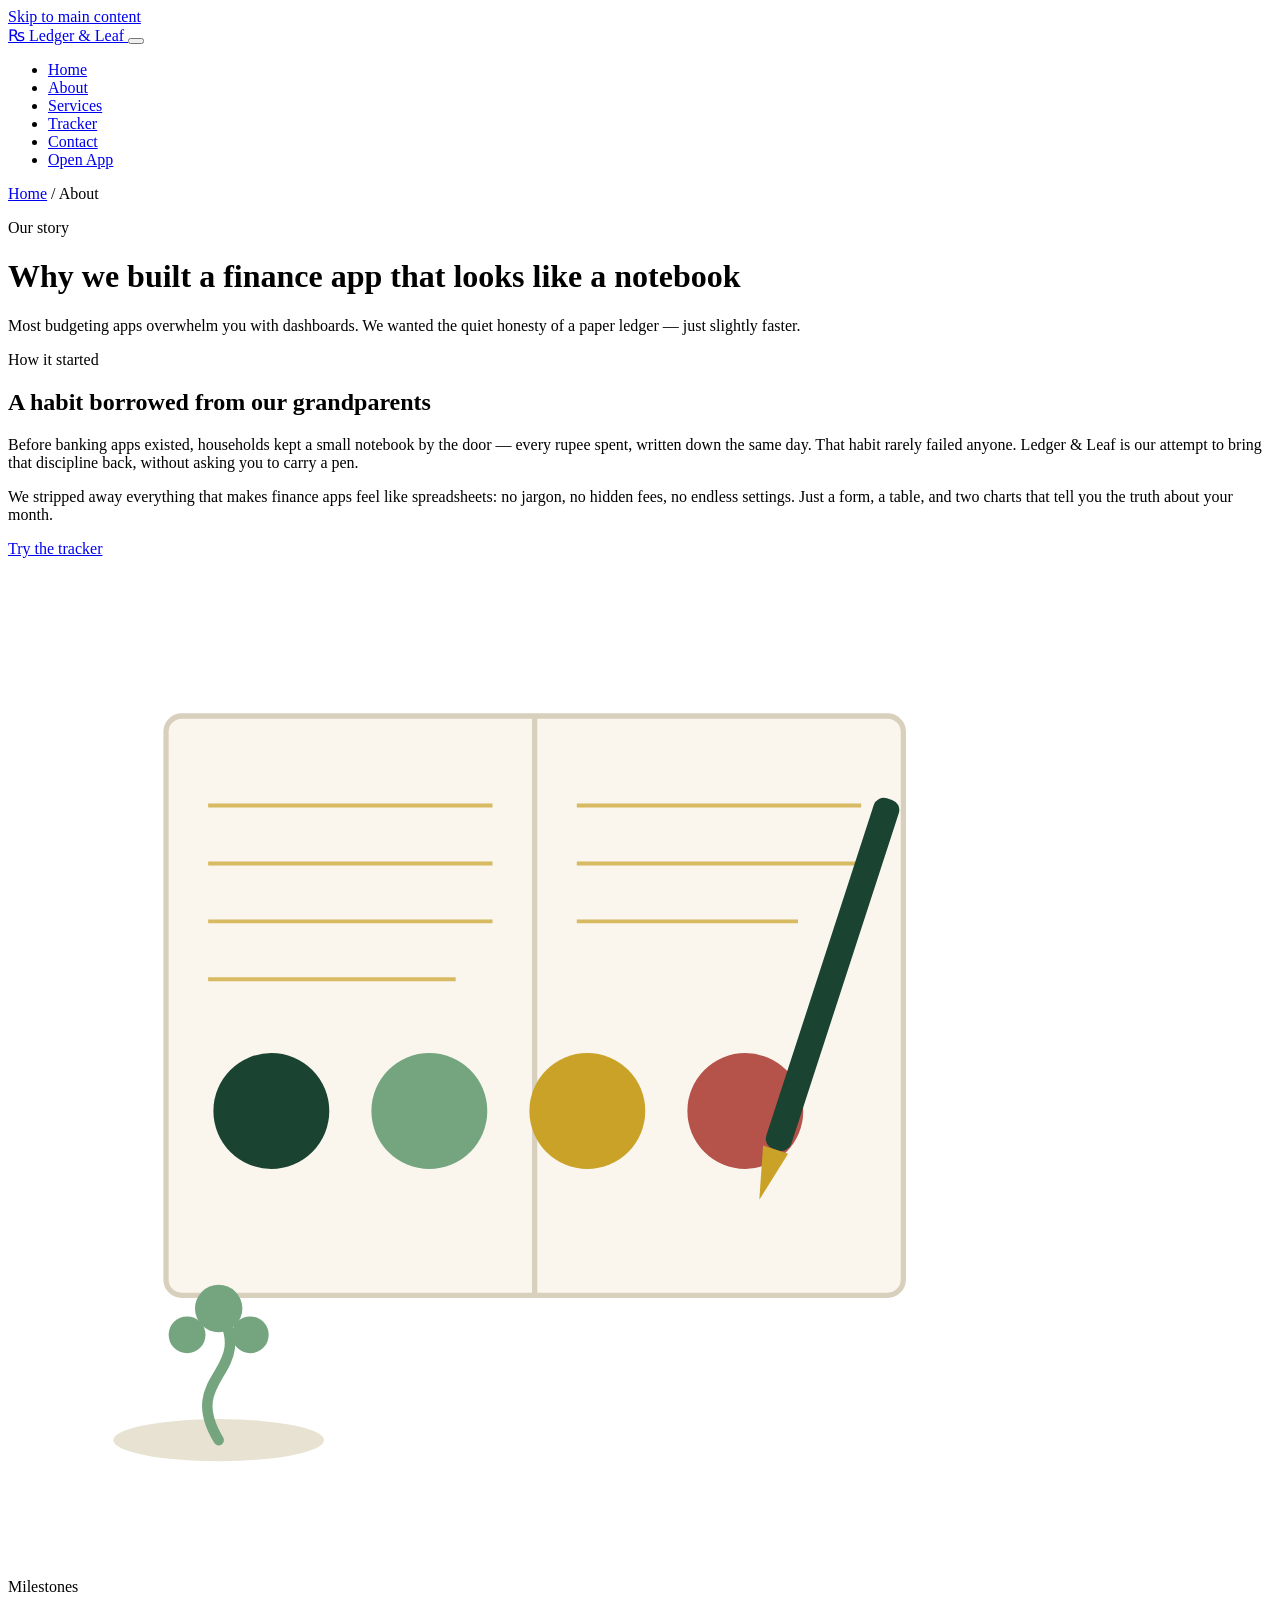
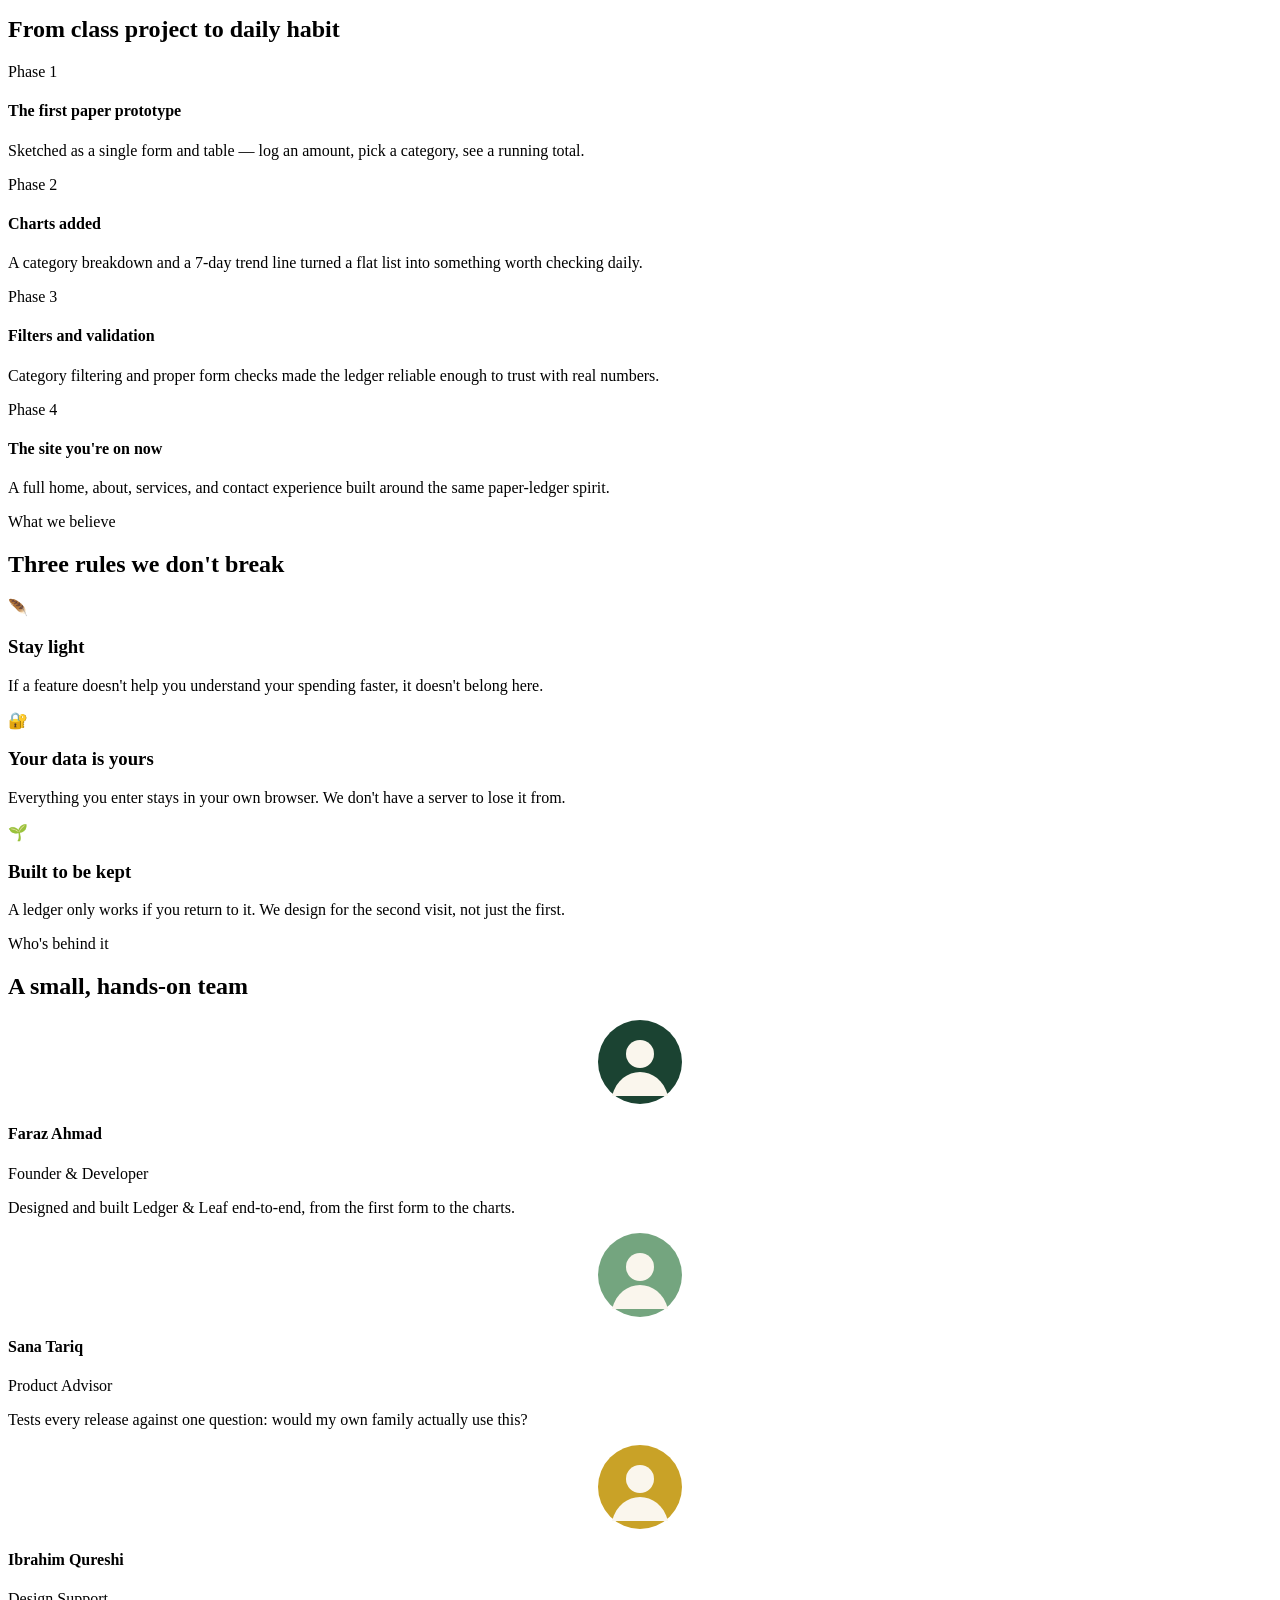
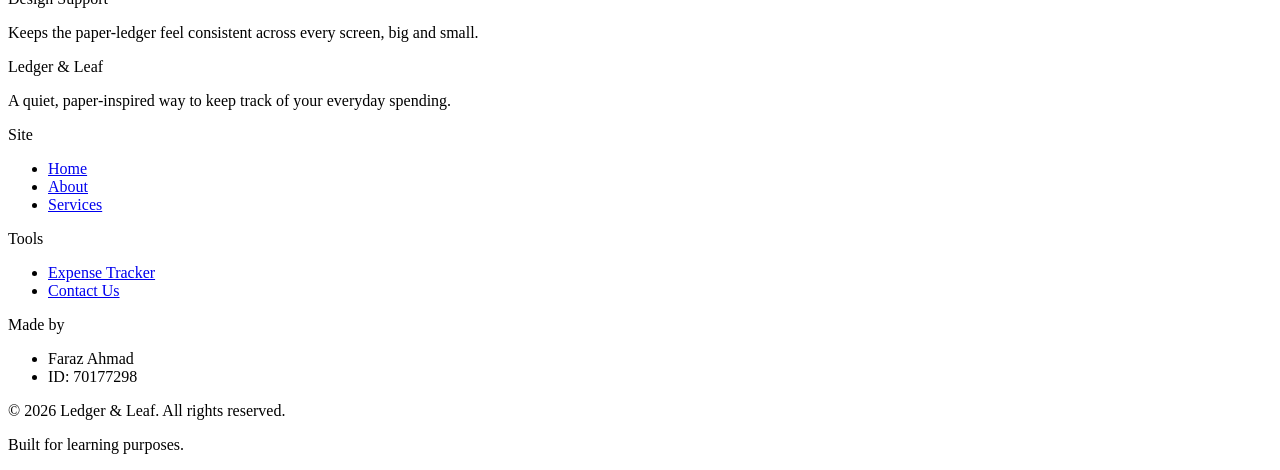
==== pages/about.html @ 86880087 "about page add" ====
<!DOCTYPE html>
<html lang="en">
<head>
    <meta charset="UTF-8">
    <meta name="viewport" content="width=device-width, initial-scale=1.0">
    <title>About — Ledger & Leaf</title>
    <meta name="description" content="Learn the story behind Ledger & Leaf, why it was built around paper-ledger habits, and the values that guide it.">
    <link rel="stylesheet" href="../css/base.css">
    <link rel="stylesheet" href="../css/pages.css">
</head>
<body data-page="about">
    <a href="#main" class="skip-link">Skip to main content</a>

    <!-- ===================== NAVIGATION ===================== -->
    <header class="site-header">
        <nav class="nav" aria-label="Main navigation">
            <a href="../index.html" class="brand">
                <span class="brand__mark" aria-hidden="true">₨</span>
                Ledger &amp; Leaf
            </a>
            <button class="nav__toggle" aria-label="Toggle navigation menu" aria-expanded="false">
                <span></span><span></span><span></span>
            </button>
            <ul class="nav__links">
                <li><a href="../index.html" data-page="home">Home</a></li>
                <li><a href="about.html" data-page="about">About</a></li>
                <li><a href="services.html" data-page="services">Services</a></li>
                <li><a href="tracker.html" data-page="tracker">Tracker</a></li>
                <li><a href="contact.html" data-page="contact">Contact</a></li>
                <li><a href="tracker.html" class="nav__cta">Open App</a></li>
            </ul>
        </nav>
    </header>

    <main id="main">
        <!-- ===================== PAGE HEADER ===================== -->
        <header class="page-header">
            <div class="wrap">
                <p class="breadcrumb"><a href="../index.html">Home</a> / About</p>
                <p class="eyebrow">Our story</p>
                <h1>Why we built a finance app that looks like a notebook</h1>
                <p>Most budgeting apps overwhelm you with dashboards. We wanted the quiet honesty of a paper ledger — just slightly faster.</p>
            </div>
        </header>

        <!-- ===================== STORY + IMAGE ===================== -->
        <section class="section">
            <div class="wrap about-grid">
                <div>
                    <p class="eyebrow">How it started</p>
                    <h2>A habit borrowed from our grandparents</h2>
                    <p class="mt-sm" style="color: var(--ink-soft);">Before banking apps existed, households kept a small notebook by the door — every rupee spent, written down the same day. That habit rarely failed anyone. Ledger &amp; Leaf is our attempt to bring that discipline back, without asking you to carry a pen.</p>
                    <p class="mt-sm" style="color: var(--ink-soft);">We stripped away everything that makes finance apps feel like spreadsheets: no jargon, no hidden fees, no endless settings. Just a form, a table, and two charts that tell you the truth about your month.</p>
                    <a href="tracker.html" class="btn btn--primary mt-md">Try the tracker</a>
                </div>
                <div>
                    <svg viewBox="0 0 480 380" role="img" aria-label="Illustration of an open ledger book with a pen and a small plant beside it" style="width:100%; height:auto; background:var(--paper-card); border-radius:14px; border:1px solid var(--line);">
                        <rect x="0" y="0" width="480" height="380" fill="#FFFFFF"/>
                        <g transform="translate(60,60)">
                            <rect x="0" y="0" width="280" height="220" rx="6" fill="#FAF6ED" stroke="#D8D0BD" stroke-width="2"/>
                            <line x1="140" y1="0" x2="140" y2="220" stroke="#D8D0BD" stroke-width="2"/>
                            <g stroke="#C9A227" stroke-width="1.5" opacity="0.7">
                                <line x1="16" y1="34" x2="124" y2="34"/>
                                <line x1="16" y1="56" x2="124" y2="56"/>
                                <line x1="16" y1="78" x2="124" y2="78"/>
                                <line x1="16" y1="100" x2="110" y2="100"/>
                                <line x1="156" y1="34" x2="264" y2="34"/>
                                <line x1="156" y1="56" x2="264" y2="56"/>
                                <line x1="156" y1="78" x2="240" y2="78"/>
                            </g>
                            <circle cx="40" cy="150" r="22" fill="#1B4332"/>
                            <circle cx="100" cy="150" r="22" fill="#74A57F"/>
                            <circle cx="160" cy="150" r="22" fill="#C9A227"/>
                            <circle cx="220" cy="150" r="22" fill="#B5524A"/>
                        </g>
                        <g transform="translate(330,90) rotate(18)">
                            <rect x="0" y="0" width="10" height="140" rx="4" fill="#1B4332"/>
                            <polygon points="0,140 10,140 5,160" fill="#C9A227"/>
                        </g>
                        <g transform="translate(60,300)">
                            <ellipse cx="20" cy="35" rx="40" ry="8" fill="#E8E2D2"/>
                            <path d="M20 35 C 5 10, 35 10, 20 -15" stroke="#74A57F" stroke-width="4" fill="none" stroke-linecap="round"/>
                            <circle cx="20" cy="-15" r="9" fill="#74A57F"/>
                            <circle cx="8" cy="-5" r="7" fill="#74A57F"/>
                            <circle cx="32" cy="-5" r="7" fill="#74A57F"/>
                        </g>
                    </svg>
                </div>
            </div>
        </section>

        <!-- ===================== TIMELINE ===================== -->
        <section class="section section--tight" style="background: var(--paper-card); border-top: 1px solid var(--line); border-bottom: 1px solid var(--line);">
            <div class="wrap">
                <div class="section-head">
                    <p class="eyebrow">Milestones</p>
                    <h2>From class project to daily habit</h2>
                </div>
                <div class="timeline">
                    <div class="timeline__item">
                        <span class="timeline__date">Phase 1</span>
                        <h4>The first paper prototype</h4>
                        <p>Sketched as a single form and table — log an amount, pick a category, see a running total.</p>
                    </div>
                    <div class="timeline__item">
                        <span class="timeline__date">Phase 2</span>
                        <h4>Charts added</h4>
                        <p>A category breakdown and a 7-day trend line turned a flat list into something worth checking daily.</p>
                    </div>
                    <div class="timeline__item">
                        <span class="timeline__date">Phase 3</span>
                        <h4>Filters and validation</h4>
                        <p>Category filtering and proper form checks made the ledger reliable enough to trust with real numbers.</p>
                    </div>
                    <div class="timeline__item">
                        <span class="timeline__date">Phase 4</span>
                        <h4>The site you're on now</h4>
                        <p>A full home, about, services, and contact experience built around the same paper-ledger spirit.</p>
                    </div>
                </div>
            </div>
        </section>

        <!-- ===================== VALUES ===================== -->
        <section class="section">
            <div class="wrap">
                <div class="section-head">
                    <p class="eyebrow">What we believe</p>
                    <h2>Three rules we don't break</h2>
                </div>
                <div class="value-grid">
                    <article class="card">
                        <div class="feature-card__icon" aria-hidden="true">🪶</div>
                        <h3 class="card__title">Stay light</h3>
                        <p>If a feature doesn't help you understand your spending faster, it doesn't belong here.</p>
                    </article>
                    <article class="card">
                        <div class="feature-card__icon" aria-hidden="true">🔐</div>
                        <h3 class="card__title">Your data is yours</h3>
                        <p>Everything you enter stays in your own browser. We don't have a server to lose it from.</p>
                    </article>
                    <article class="card">
                        <div class="feature-card__icon" aria-hidden="true">🌱</div>
                        <h3 class="card__title">Built to be kept</h3>
                        <p>A ledger only works if you return to it. We design for the second visit, not just the first.</p>
                    </article>
                </div>
            </div>
        </section>

        <!-- ===================== TEAM ===================== -->
        <section class="section section--tight">
            <div class="wrap">
                <div class="section-head">
                    <p class="eyebrow">Who's behind it</p>
                    <h2>A small, hands-on team</h2>
                </div>
                <div class="team-grid">
                    <article class="card team-card">
                        <svg width="84" height="84" viewBox="0 0 84 84" style="margin:0 auto 14px; display:block;"><circle cx="42" cy="42" r="42" fill="#1B4332"/><circle cx="42" cy="34" r="14" fill="#FAF6ED"/><path d="M14 76c4-16 16-24 28-24s24 8 28 24" fill="#FAF6ED"/></svg>
                        <h4>Faraz Ahmad</h4>
                        <span>Founder &amp; Developer</span>
                        <p>Designed and built Ledger &amp; Leaf end-to-end, from the first form to the charts.</p>
                    </article>
                    <article class="card team-card">
                        <svg width="84" height="84" viewBox="0 0 84 84" style="margin:0 auto 14px; display:block;"><circle cx="42" cy="42" r="42" fill="#74A57F"/><circle cx="42" cy="34" r="14" fill="#FAF6ED"/><path d="M14 76c4-16 16-24 28-24s24 8 28 24" fill="#FAF6ED"/></svg>
                        <h4>Sana Tariq</h4>
                        <span>Product Advisor</span>
                        <p>Tests every release against one question: would my own family actually use this?</p>
                    </article>
                    <article class="card team-card">
                        <svg width="84" height="84" viewBox="0 0 84 84" style="margin:0 auto 14px; display:block;"><circle cx="42" cy="42" r="42" fill="#C9A227"/><circle cx="42" cy="34" r="14" fill="#FAF6ED"/><path d="M14 76c4-16 16-24 28-24s24 8 28 24" fill="#FAF6ED"/></svg>
                        <h4>Ibrahim Qureshi</h4>
                        <span>Design Support</span>
                        <p>Keeps the paper-ledger feel consistent across every screen, big and small.</p>
                    </article>
                </div>
            </div>
        </section>
    </main>

    <!-- ===================== FOOTER ===================== -->
    <footer class="site-footer">
        <div class="footer-top">
            <div>
                <p class="footer-brand">Ledger &amp; Leaf</p>
                <p class="footer-tag">A quiet, paper-inspired way to keep track of your everyday spending.</p>
            </div>
            <div>
                <p class="footer-heading">Site</p>
                <ul class="footer-links">
                    <li><a href="../index.html">Home</a></li>
                    <li><a href="about.html">About</a></li>
                    <li><a href="services.html">Services</a></li>
                </ul>
            </div>
            <div>
                <p class="footer-heading">Tools</p>
                <ul class="footer-links">
                    <li><a href="tracker.html">Expense Tracker</a></li>
                    <li><a href="contact.html">Contact Us</a></li>
                </ul>
            </div>
            <div>
                <p class="footer-heading">Made by</p>
                <ul class="footer-links">
                    <li>Faraz Ahmad</li>
                    <li>ID: 70177298</li>
                </ul>
            </div>
        </div>
        <div class="footer-bottom">
            <p>&copy; <span id="footerYear">2026</span> Ledger &amp; Leaf. All rights reserved.</p>
            <p>Built for learning purposes.</p>
        </div>
    </footer>

    <script src="../js/shared.js"></script>
</body>
</html>
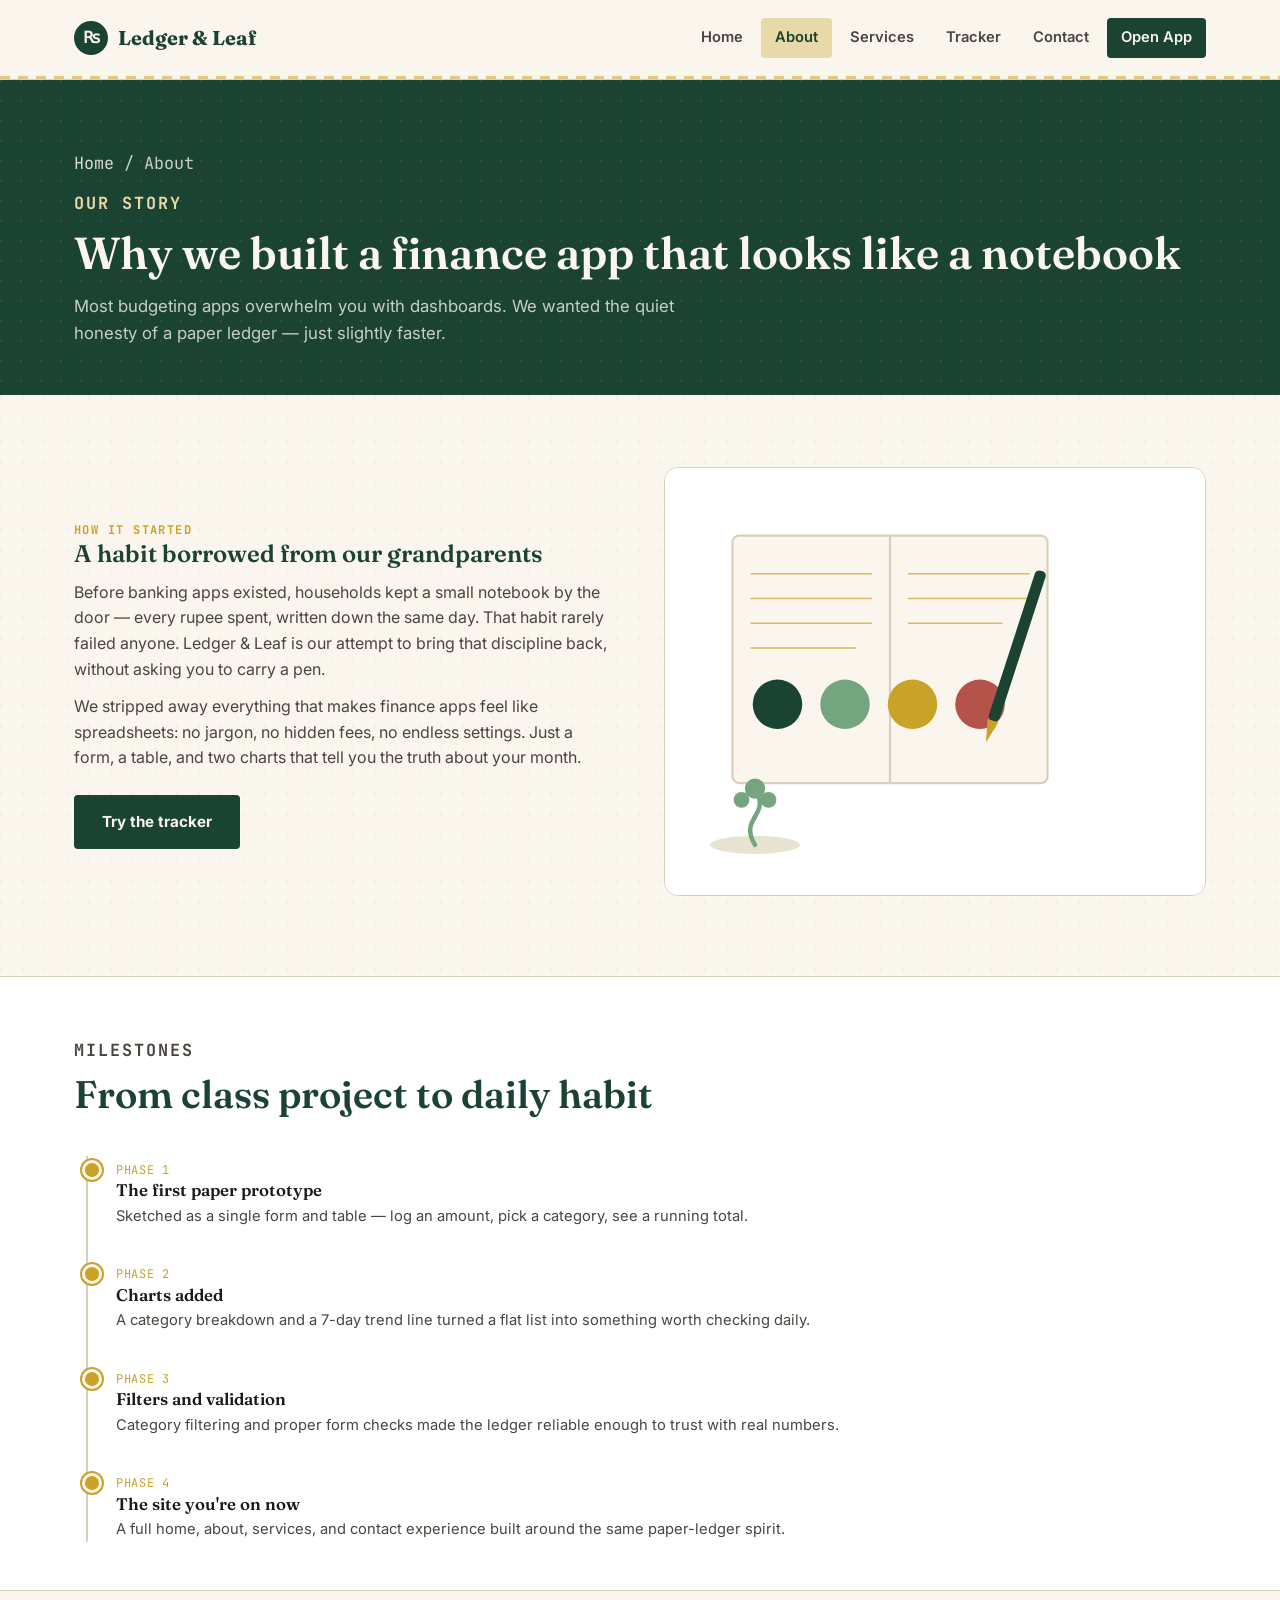
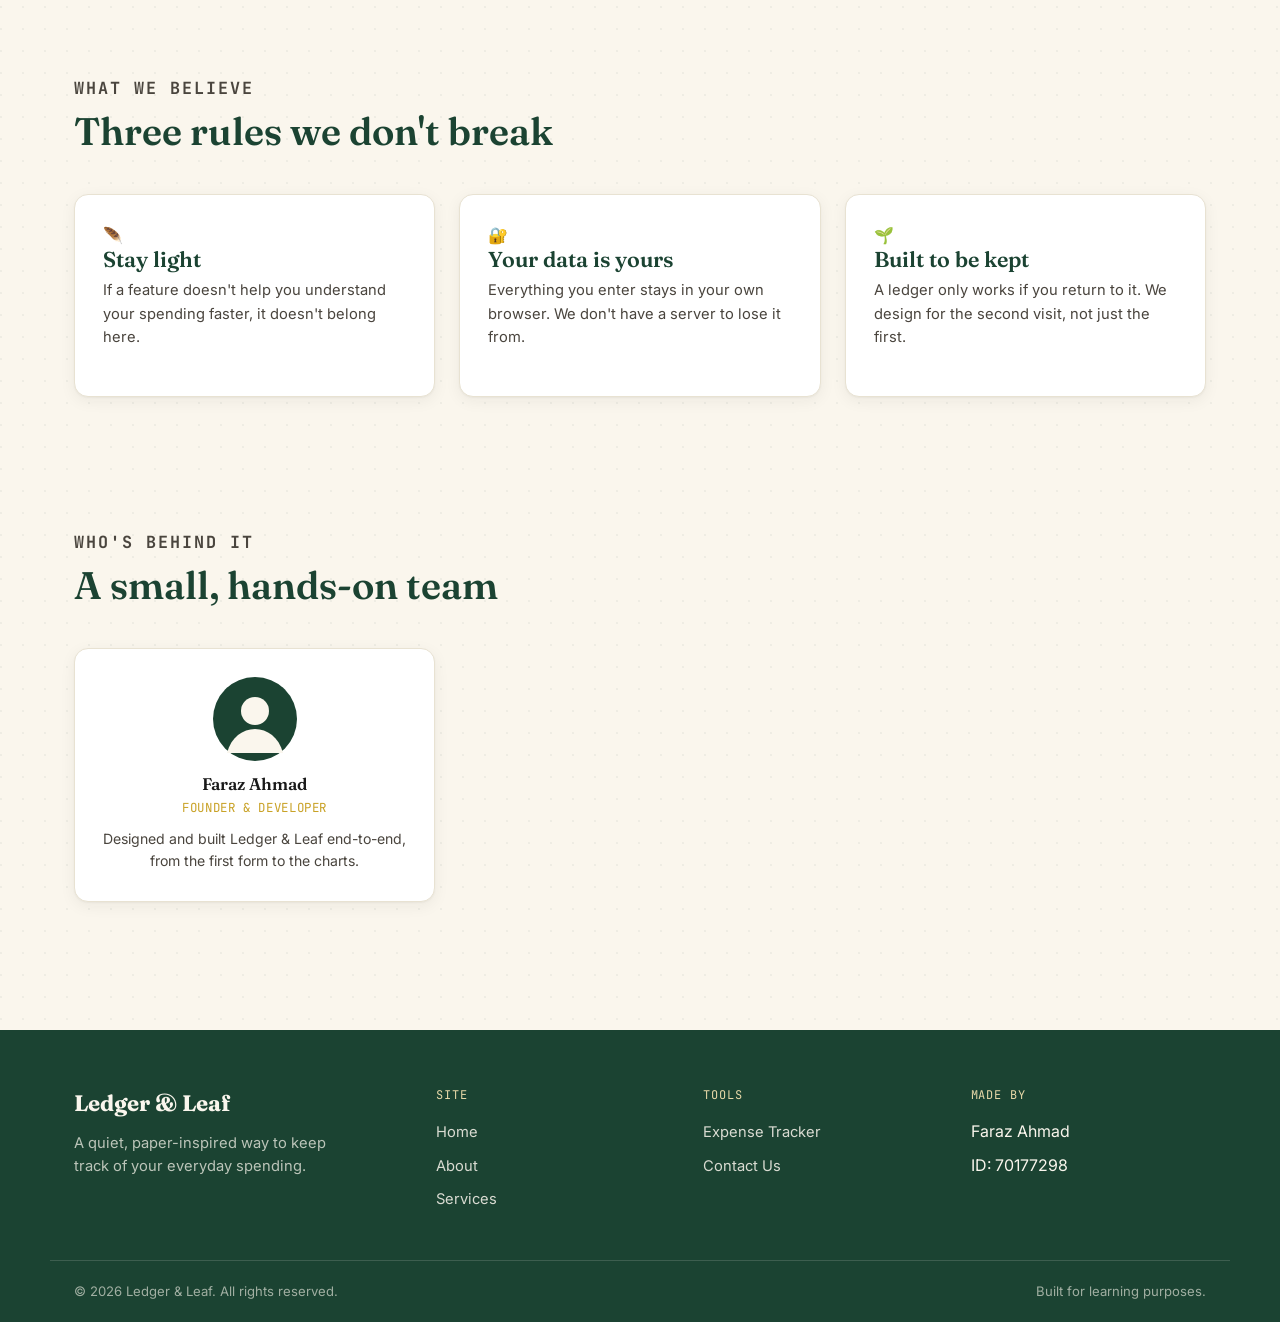
==== commit 1739c2e0: "some change in code" ====
--- a/pages/about.html
+++ b/pages/about.html
@@ -161,19 +161,7 @@
                         <h4>Faraz Ahmad</h4>
                         <span>Founder &amp; Developer</span>
                         <p>Designed and built Ledger &amp; Leaf end-to-end, from the first form to the charts.</p>
-                    </article>
-                    <article class="card team-card">
-                        <svg width="84" height="84" viewBox="0 0 84 84" style="margin:0 auto 14px; display:block;"><circle cx="42" cy="42" r="42" fill="#74A57F"/><circle cx="42" cy="34" r="14" fill="#FAF6ED"/><path d="M14 76c4-16 16-24 28-24s24 8 28 24" fill="#FAF6ED"/></svg>
-                        <h4>Sana Tariq</h4>
-                        <span>Product Advisor</span>
-                        <p>Tests every release against one question: would my own family actually use this?</p>
-                    </article>
-                    <article class="card team-card">
-                        <svg width="84" height="84" viewBox="0 0 84 84" style="margin:0 auto 14px; display:block;"><circle cx="42" cy="42" r="42" fill="#C9A227"/><circle cx="42" cy="34" r="14" fill="#FAF6ED"/><path d="M14 76c4-16 16-24 28-24s24 8 28 24" fill="#FAF6ED"/></svg>
-                        <h4>Ibrahim Qureshi</h4>
-                        <span>Design Support</span>
-                        <p>Keeps the paper-ledger feel consistent across every screen, big and small.</p>
-                    </article>
+                    
                 </div>
             </div>
         </section>
--- a/css/base.css
+++ b/css/base.css
@@ -0,0 +1,623 @@
+/* ============================================================
+   LEDGER & LEAF — Design Tokens
+   A paper-ledger aesthetic for a personal finance tracker.
+   ============================================================ */
+
+@import url('https://fonts.googleapis.com/css2?family=Fraunces:ital,opsz,wght@0,9..144,400;0,9..144,500;0,9..144,600;0,9..144,700;0,9..144,900;1,9..144,500&family=Inter:wght@400;500;600;700&family=JetBrains+Mono:wght@400;500;700&display=swap');
+
+:root {
+    /* Color */
+    --ink: #1A1A1A;
+    --ink-soft: #4A453E;
+    --paper: #FAF6ED;
+    --paper-card: #FFFFFF;
+    --ledger-green: #1B4332;
+    --ledger-green-light: #2D6A4F;
+    --sage: #74A57F;
+    --gold: #C9A227;
+    --gold-soft: #E8D9A8;
+    --rust: #B5524A;
+    --rust-soft: #F3DEDC;
+    --line: #D8D0BD;
+    --line-soft: #E8E2D2;
+
+    /* Category accents */
+    --cat-food: #C97B30;
+    --cat-transport: #2E6E91;
+    --cat-entertainment: #8E5BA8;
+    --cat-utilities: #2F8F7A;
+    --cat-health: #B5524A;
+    --cat-education: #1B6E5C;
+    --cat-other: #6B6458;
+
+    /* Type */
+    --font-display: 'Fraunces', Georgia, serif;
+    --font-body: 'Inter', -apple-system, BlinkMacSystemFont, sans-serif;
+    --font-mono: 'JetBrains Mono', 'Courier New', monospace;
+
+    /* Layout */
+    --radius-sm: 4px;
+    --radius-md: 8px;
+    --radius-lg: 14px;
+    --shadow-card: 0 1px 2px rgba(26,26,26,0.04), 0 4px 16px rgba(26,26,26,0.06);
+    --shadow-lift: 0 8px 28px rgba(27,67,50,0.14);
+    --max-width: 1180px;
+}
+
+/* ============================================================
+   RESET
+   ============================================================ */
+
+* {
+    margin: 0;
+    padding: 0;
+    box-sizing: border-box;
+}
+
+html {
+    scroll-behavior: smooth;
+}
+
+body {
+    font-family: var(--font-body);
+    background-color: var(--paper);
+    background-image:
+        radial-gradient(circle at 1px 1px, rgba(27,67,50,0.05) 1px, transparent 0);
+    background-size: 22px 22px;
+    color: var(--ink);
+    line-height: 1.6;
+    -webkit-font-smoothing: antialiased;
+    overflow-x: hidden;
+}
+
+img { max-width: 100%; display: block; }
+a { color: inherit; text-decoration: none; }
+ul, ol { list-style: none; }
+button { font-family: inherit; }
+
+:focus-visible {
+    outline: 3px solid var(--gold);
+    outline-offset: 2px;
+}
+
+@media (prefers-reduced-motion: reduce) {
+    *, *::before, *::after {
+        animation-duration: 0.001ms !important;
+        animation-iteration-count: 1 !important;
+        transition-duration: 0.001ms !important;
+        scroll-behavior: auto !important;
+    }
+}
+
+h1, h2, h3, h4 {
+    font-family: var(--font-display);
+    font-weight: 600;
+    color: var(--ledger-green);
+    line-height: 1.15;
+}
+
+.eyebrow {
+    font-family: var(--font-mono);
+    font-size: 0.75rem;
+    letter-spacing: 0.12em;
+    text-transform: uppercase;
+    color: var(--gold);
+    font-weight: 700;
+}
+
+.amount, .figure {
+    font-family: var(--font-mono);
+    font-variant-numeric: tabular-nums;
+}
+
+/* ============================================================
+   LAYOUT HELPERS
+   ============================================================ */
+
+.wrap {
+    max-width: var(--max-width);
+    margin: 0 auto;
+    padding: 0 24px;
+    min-width: 0;
+}
+
+main { display: block; min-width: 0; }
+
+.section {
+    padding: 72px 0;
+}
+
+.section--tight { padding: 48px 0; }
+
+.section-head {
+    max-width: 640px;
+    margin-bottom: 40px;
+}
+
+.section-head h2 {
+    font-size: clamp(1.8rem, 3vw, 2.4rem);
+    margin-top: 8px;
+}
+
+.section-head p {
+    color: var(--ink-soft);
+    margin-top: 12px;
+    font-size: 1.05rem;
+}
+
+/* ============================================================
+   NAVIGATION — "Ledger Tabs"
+   ============================================================ */
+
+.site-header {
+    position: sticky;
+    top: 0;
+    z-index: 100;
+    background: var(--paper);
+    border-bottom: 1px solid var(--line);
+}
+
+.site-header::after {
+    content: "";
+    display: block;
+    height: 3px;
+    background: repeating-linear-gradient(
+        90deg,
+        var(--gold) 0 10px,
+        transparent 10px 18px
+    );
+    opacity: 0.55;
+}
+
+.nav {
+    display: flex;
+    align-items: center;
+    justify-content: space-between;
+    padding: 18px 24px;
+    max-width: var(--max-width);
+    margin: 0 auto;
+    gap: 24px;
+}
+
+.brand {
+    display: flex;
+    align-items: center;
+    gap: 10px;
+    font-family: var(--font-display);
+    font-weight: 700;
+    font-size: 1.25rem;
+    color: var(--ledger-green);
+    white-space: nowrap;
+}
+
+.brand__mark {
+    width: 34px;
+    height: 34px;
+    border-radius: 50%;
+    background: var(--ledger-green);
+    color: var(--paper);
+    display: flex;
+    align-items: center;
+    justify-content: center;
+    font-family: var(--font-mono);
+    font-weight: 700;
+    font-size: 1rem;
+    flex-shrink: 0;
+}
+
+.nav__toggle {
+    display: none;
+    background: none;
+    border: 2px solid var(--ledger-green);
+    border-radius: var(--radius-sm);
+    width: 42px;
+    height: 38px;
+    cursor: pointer;
+    flex-direction: column;
+    align-items: center;
+    justify-content: center;
+    gap: 4px;
+}
+
+.nav__toggle span {
+    display: block;
+    width: 20px;
+    height: 2px;
+    background: var(--ledger-green);
+    transition: transform 0.25s ease, opacity 0.25s ease;
+}
+
+.nav__toggle.is-open span:nth-child(1) { transform: translateY(6px) rotate(45deg); }
+.nav__toggle.is-open span:nth-child(2) { opacity: 0; }
+.nav__toggle.is-open span:nth-child(3) { transform: translateY(-6px) rotate(-45deg); }
+
+.nav__links {
+    display: flex;
+    gap: 4px;
+    list-style: none;
+    flex-wrap: wrap;
+}
+
+.nav__links a {
+    display: inline-block;
+    padding: 8px 14px;
+    border-radius: var(--radius-sm);
+    font-weight: 600;
+    font-size: 0.92rem;
+    color: var(--ink-soft);
+    transition: background 0.2s ease, color 0.2s ease;
+    position: relative;
+}
+
+.nav__links a:hover {
+    background: var(--line-soft);
+    color: var(--ledger-green);
+}
+
+.nav__links a.is-active {
+    color: var(--ledger-green);
+    background: var(--gold-soft);
+}
+
+.nav__cta {
+    background: var(--ledger-green) !important;
+    color: var(--paper) !important;
+}
+
+.nav__cta:hover {
+    background: var(--ledger-green-light) !important;
+    color: var(--paper) !important;
+}
+
+@media (max-width: 860px) {
+    .nav__toggle { display: flex; }
+
+    .nav__links {
+        position: absolute;
+        top: 100%;
+        left: 0;
+        right: 0;
+        width: 100%;
+        flex-direction: column;
+        background: var(--paper);
+        border-bottom: 1px solid var(--line);
+        padding: 12px;
+        gap: 4px;
+        max-height: 0;
+        overflow: hidden;
+        transition: max-height 0.3s ease;
+        box-sizing: border-box;
+    }
+
+    .nav__links.is-open {
+        max-height: 480px;
+    }
+
+    .nav__links a {
+        width: 100%;
+        padding: 12px 14px;
+    }
+}
+
+/* ============================================================
+   FOOTER
+   ============================================================ */
+
+.site-footer {
+    background: var(--ledger-green);
+    color: var(--paper);
+    margin-top: 80px;
+}
+
+.footer-top {
+    display: grid;
+    grid-template-columns: 1.4fr 1fr 1fr 1fr;
+    gap: 32px;
+    padding: 56px 24px 40px;
+    max-width: var(--max-width);
+    margin: 0 auto;
+}
+
+.footer-brand {
+    font-family: var(--font-display);
+    font-size: 1.4rem;
+    font-weight: 700;
+    margin-bottom: 10px;
+}
+
+.footer-tag {
+    color: rgba(250,246,237,0.72);
+    font-size: 0.92rem;
+    max-width: 32ch;
+}
+
+.footer-heading {
+    font-family: var(--font-mono);
+    text-transform: uppercase;
+    letter-spacing: 0.08em;
+    font-size: 0.75rem;
+    color: var(--gold-soft);
+    margin-bottom: 14px;
+}
+
+.footer-links li { margin-bottom: 8px; }
+
+.footer-links a {
+    color: rgba(250,246,237,0.85);
+    font-size: 0.92rem;
+    transition: color 0.2s ease;
+}
+
+.footer-links a:hover { color: var(--gold-soft); }
+
+.footer-bottom {
+    border-top: 1px solid rgba(250,246,237,0.15);
+    padding: 20px 24px;
+    max-width: var(--max-width);
+    margin: 0 auto;
+    display: flex;
+    justify-content: space-between;
+    flex-wrap: wrap;
+    gap: 8px;
+    font-size: 0.82rem;
+    color: rgba(250,246,237,0.6);
+}
+
+@media (max-width: 760px) {
+    .footer-top {
+        grid-template-columns: 1fr 1fr;
+    }
+}
+
+@media (max-width: 480px) {
+    .footer-top {
+        grid-template-columns: 1fr;
+    }
+    .footer-bottom {
+        flex-direction: column;
+        text-align: center;
+    }
+}
+
+/* ============================================================
+   BUTTONS
+   ============================================================ */
+
+.btn {
+    display: inline-flex;
+    align-items: center;
+    justify-content: center;
+    gap: 8px;
+    padding: 13px 26px;
+    border-radius: var(--radius-sm);
+    font-weight: 700;
+    font-size: 0.95rem;
+    cursor: pointer;
+    border: 2px solid transparent;
+    transition: transform 0.2s ease, box-shadow 0.2s ease, background 0.2s ease, color 0.2s ease;
+}
+
+.btn--primary {
+    background: var(--ledger-green);
+    color: var(--paper);
+}
+
+.btn--primary:hover {
+    background: var(--ledger-green-light);
+    transform: translateY(-2px);
+    box-shadow: var(--shadow-lift);
+}
+
+.btn--ghost {
+    background: transparent;
+    border-color: var(--ledger-green);
+    color: var(--ledger-green);
+}
+
+.btn--ghost:hover {
+    background: var(--ledger-green);
+    color: var(--paper);
+}
+
+.btn--gold {
+    background: var(--gold);
+    color: var(--ink);
+}
+
+.btn--gold:hover {
+    background: #b8911f;
+    transform: translateY(-2px);
+}
+
+.btn--delete {
+    background: var(--rust);
+    color: white;
+    padding: 7px 14px;
+    font-size: 0.82rem;
+    border-radius: var(--radius-sm);
+}
+
+.btn--delete:hover { background: #963f38; }
+
+.btn--block { width: 100%; }
+
+.btn:active { transform: translateY(0); }
+
+/* ============================================================
+   CARD
+   ============================================================ */
+
+.card {
+    background: var(--paper-card);
+    border: 1px solid var(--line-soft);
+    border-radius: var(--radius-lg);
+    padding: 28px;
+    box-shadow: var(--shadow-card);
+    transition: box-shadow 0.25s ease, transform 0.25s ease;
+}
+
+.card__title {
+    font-size: 1.35rem;
+    margin-bottom: 6px;
+}
+
+.card__title + p {
+    color: var(--ink-soft);
+    font-size: 0.92rem;
+    margin-bottom: 18px;
+}
+
+/* ============================================================
+   FORMS
+   ============================================================ */
+
+.form { display: flex; flex-direction: column; gap: 16px; }
+
+.form__row {
+    display: grid;
+    grid-template-columns: 1fr 1fr;
+    gap: 16px;
+}
+
+.form__group { display: flex; flex-direction: column; gap: 6px; }
+
+.form__label {
+    font-size: 0.85rem;
+    font-weight: 700;
+    color: var(--ink);
+}
+
+.form__hint {
+    font-size: 0.78rem;
+    color: var(--ink-soft);
+}
+
+.form__input,
+.form__select,
+.form__textarea {
+    padding: 12px 14px;
+    border: 2px solid var(--line);
+    border-radius: var(--radius-sm);
+    font-size: 0.95rem;
+    font-family: inherit;
+    background: var(--paper-card);
+    color: var(--ink);
+    transition: border-color 0.2s ease, box-shadow 0.2s ease;
+}
+
+.form__input:focus,
+.form__select:focus,
+.form__textarea:focus {
+    outline: none;
+    border-color: var(--ledger-green);
+    box-shadow: 0 0 0 4px rgba(27,67,50,0.1);
+}
+
+.form__textarea { resize: vertical; min-height: 100px; }
+
+.form__error {
+    font-size: 0.78rem;
+    color: var(--rust);
+    font-weight: 600;
+    min-height: 1em;
+}
+
+.form__input.is-invalid,
+.form__select.is-invalid,
+.form__textarea.is-invalid {
+    border-color: var(--rust);
+    background: var(--rust-soft);
+}
+
+.form__status {
+    border-radius: var(--radius-sm);
+    padding: 12px 14px;
+    font-size: 0.88rem;
+    font-weight: 600;
+    display: none;
+}
+
+.form__status.is-visible { display: block; }
+
+.form__status--success {
+    background: #E4F0E6;
+    color: var(--ledger-green);
+    border: 1px solid var(--sage);
+}
+
+.form__status--error {
+    background: var(--rust-soft);
+    color: var(--rust);
+    border: 1px solid var(--rust);
+}
+
+@media (max-width: 600px) {
+    .form__row { grid-template-columns: 1fr; }
+}
+
+/* ============================================================
+   BADGES (category)
+   ============================================================ */
+
+.badge {
+    display: inline-block;
+    padding: 4px 12px;
+    border-radius: 20px;
+    font-size: 0.78rem;
+    font-weight: 700;
+    color: white;
+    white-space: nowrap;
+}
+
+.cat-food { background: var(--cat-food); }
+.cat-transport { background: var(--cat-transport); }
+.cat-entertainment { background: var(--cat-entertainment); }
+.cat-utilities { background: var(--cat-utilities); }
+.cat-health { background: var(--cat-health); }
+.cat-education { background: var(--cat-education); }
+.cat-other { background: var(--cat-other); }
+
+/* ============================================================
+   UTILITY
+   ============================================================ */
+
+.text-center { text-align: center; }
+.mt-sm { margin-top: 12px; }
+.mt-md { margin-top: 24px; }
+.mt-lg { margin-top: 48px; }
+
+.divider-stamp {
+    display: flex;
+    align-items: center;
+    gap: 12px;
+    color: var(--gold);
+    font-family: var(--font-mono);
+    font-size: 0.75rem;
+    letter-spacing: 0.1em;
+    text-transform: uppercase;
+    margin: 8px 0 24px;
+}
+
+.divider-stamp::before,
+.divider-stamp::after {
+    content: "";
+    flex: 1;
+    height: 1px;
+    background: var(--line);
+}
+
+.skip-link {
+    position: absolute;
+    left: -9999px;
+    top: 0;
+    background: var(--ledger-green);
+    color: var(--paper);
+    padding: 10px 16px;
+    z-index: 1000;
+    border-radius: var(--radius-sm);
+}
+
+.skip-link:focus {
+    left: 16px;
+    top: 16px;
+}
--- a/css/pages.css
+++ b/css/pages.css
@@ -0,0 +1,364 @@
+/* ============================================================
+   INNER PAGES — shared layout pieces
+   ============================================================ */
+
+.page-header {
+    background: var(--ledger-green);
+    color: var(--paper);
+    padding: 56px 0 48px;
+    background-image: radial-gradient(circle at 1px 1px, rgba(250,246,237,0.08) 1px, transparent 0);
+    background-size: 20px 20px;
+}
+
+.page-header .eyebrow { color: var(--gold-soft); }
+
+.page-header h1 {
+    color: var(--paper);
+    font-size: clamp(2rem, 4vw, 2.8rem);
+    margin-top: 10px;
+}
+
+.page-header p {
+    color: rgba(250,246,237,0.78);
+    max-width: 60ch;
+    margin-top: 14px;
+    font-size: 1.05rem;
+}
+
+.breadcrumb {
+    font-family: var(--font-mono);
+    font-size: 0.78rem;
+    color: rgba(250,246,237,0.6);
+    margin-bottom: 6px;
+}
+
+.breadcrumb a { color: rgba(250,246,237,0.85); }
+.breadcrumb a:hover { text-decoration: underline; }
+
+/* ---------- About page ---------- */
+
+.about-grid {
+    display: grid;
+    grid-template-columns: 1fr 1fr;
+    gap: 48px;
+    align-items: center;
+}
+
+.about-grid img {
+    border-radius: var(--radius-lg);
+    border: 1px solid var(--line);
+    box-shadow: var(--shadow-card);
+}
+
+.timeline {
+    border-left: 2px solid var(--line);
+    margin-left: 12px;
+    padding-left: 28px;
+}
+
+.timeline__item {
+    position: relative;
+    padding-bottom: 32px;
+}
+
+.timeline__item:last-child { padding-bottom: 0; }
+
+.timeline__item::before {
+    content: "";
+    position: absolute;
+    left: -34px;
+    top: 4px;
+    width: 14px;
+    height: 14px;
+    border-radius: 50%;
+    background: var(--gold);
+    border: 3px solid var(--paper);
+    box-shadow: 0 0 0 2px var(--gold);
+}
+
+.timeline__item h4 {
+    font-size: 1.05rem;
+    color: var(--ink);
+    margin-bottom: 4px;
+}
+
+.timeline__date {
+    font-family: var(--font-mono);
+    font-size: 0.75rem;
+    color: var(--gold);
+    text-transform: uppercase;
+    letter-spacing: 0.06em;
+}
+
+.timeline__item p {
+    color: var(--ink-soft);
+    font-size: 0.92rem;
+    margin-top: 4px;
+}
+
+.value-grid {
+    display: grid;
+    grid-template-columns: repeat(3, 1fr);
+    gap: 24px;
+}
+
+.team-grid {
+    display: grid;
+    grid-template-columns: repeat(3, 1fr);
+    gap: 24px;
+}
+
+.team-card {
+    text-align: center;
+    padding: 28px 20px;
+}
+
+.team-card img {
+    width: 84px;
+    height: 84px;
+    border-radius: 50%;
+    margin: 0 auto 14px;
+    border: 3px solid var(--gold-soft);
+}
+
+.team-card h4 { font-size: 1.05rem; color: var(--ink); }
+.team-card span {
+    display: block;
+    font-family: var(--font-mono);
+    font-size: 0.78rem;
+    color: var(--gold);
+    text-transform: uppercase;
+    letter-spacing: 0.05em;
+    margin: 4px 0 10px;
+}
+.team-card p { color: var(--ink-soft); font-size: 0.88rem; }
+
+/* ---------- Services page ---------- */
+
+.services-list {
+    display: flex;
+    flex-direction: column;
+    gap: 20px;
+}
+
+.service-row {
+    display: grid;
+    grid-template-columns: 64px 1fr auto;
+    gap: 20px;
+    align-items: center;
+    padding: 24px;
+}
+
+.service-row__icon {
+    width: 56px;
+    height: 56px;
+    border-radius: 12px;
+    background: var(--gold-soft);
+    display: flex;
+    align-items: center;
+    justify-content: center;
+    font-size: 1.5rem;
+}
+
+.service-row h3 { font-size: 1.15rem; margin-bottom: 4px; }
+.service-row p { color: var(--ink-soft); font-size: 0.9rem; }
+
+.pricing-grid {
+    display: grid;
+    grid-template-columns: repeat(3, 1fr);
+    gap: 24px;
+}
+
+.pricing-card {
+    padding: 32px 26px;
+    text-align: center;
+    position: relative;
+}
+
+.pricing-card--featured {
+    border-color: var(--gold);
+    transform: scale(1.03);
+}
+
+.pricing-card__badge {
+    position: absolute;
+    top: -12px;
+    left: 50%;
+    transform: translateX(-50%);
+    background: var(--gold);
+    color: var(--ink);
+    font-family: var(--font-mono);
+    font-size: 0.7rem;
+    font-weight: 700;
+    text-transform: uppercase;
+    padding: 5px 14px;
+    border-radius: 20px;
+    white-space: nowrap;
+}
+
+.pricing-card h3 { font-size: 1.2rem; }
+
+.pricing-card__price {
+    font-family: var(--font-mono);
+    font-size: 2.4rem;
+    font-weight: 700;
+    color: var(--ledger-green);
+    margin: 14px 0 6px;
+}
+
+.pricing-card__price span {
+    font-size: 0.9rem;
+    color: var(--ink-soft);
+    font-weight: 400;
+}
+
+.pricing-card ul {
+    text-align: left;
+    margin: 22px 0 26px;
+    display: flex;
+    flex-direction: column;
+    gap: 10px;
+}
+
+.pricing-card li {
+    font-size: 0.9rem;
+    color: var(--ink-soft);
+    padding-left: 24px;
+    position: relative;
+}
+
+.pricing-card li::before {
+    content: "✓";
+    position: absolute;
+    left: 0;
+    color: var(--sage);
+    font-weight: 700;
+}
+
+/* ---------- FAQ (accordion) ---------- */
+
+.faq-list {
+    display: flex;
+    flex-direction: column;
+    gap: 12px;
+}
+
+.faq-item {
+    border: 1px solid var(--line);
+    border-radius: var(--radius-md);
+    background: var(--paper-card);
+    overflow: hidden;
+}
+
+.faq-item__q {
+    width: 100%;
+    text-align: left;
+    background: none;
+    border: none;
+    padding: 18px 20px;
+    font-weight: 700;
+    font-size: 0.98rem;
+    color: var(--ink);
+    cursor: pointer;
+    display: flex;
+    justify-content: space-between;
+    align-items: center;
+    gap: 12px;
+}
+
+.faq-item__q .plus {
+    font-family: var(--font-mono);
+    font-size: 1.2rem;
+    color: var(--gold);
+    transition: transform 0.25s ease;
+    flex-shrink: 0;
+}
+
+.faq-item.is-open .plus { transform: rotate(45deg); }
+
+.faq-item__a {
+    max-height: 0;
+    overflow: hidden;
+    transition: max-height 0.3s ease, padding 0.3s ease;
+    padding: 0 20px;
+    color: var(--ink-soft);
+    font-size: 0.9rem;
+}
+
+.faq-item.is-open .faq-item__a {
+    max-height: 240px;
+    padding: 0 20px 20px;
+}
+
+/* ---------- Contact page ---------- */
+
+.contact-grid {
+    display: grid;
+    grid-template-columns: 1fr 1fr;
+    gap: 40px;
+}
+
+.contact-info-list {
+    display: flex;
+    flex-direction: column;
+    gap: 18px;
+    margin-top: 20px;
+}
+
+.contact-info-item {
+    display: flex;
+    gap: 14px;
+    align-items: flex-start;
+}
+
+.contact-info-item__icon {
+    width: 40px;
+    height: 40px;
+    border-radius: 10px;
+    background: var(--gold-soft);
+    display: flex;
+    align-items: center;
+    justify-content: center;
+    font-size: 1.1rem;
+    flex-shrink: 0;
+}
+
+.contact-info-item h4 { font-size: 0.95rem; color: var(--ink); }
+.contact-info-item p { color: var(--ink-soft); font-size: 0.88rem; }
+
+.map-frame {
+    border-radius: var(--radius-md);
+    border: 1px solid var(--line);
+    overflow: hidden;
+    margin-top: 24px;
+    height: 220px;
+}
+
+.map-frame iframe { width: 100%; height: 100%; border: 0; }
+
+.char-count {
+    font-size: 0.75rem;
+    color: var(--ink-soft);
+    text-align: right;
+}
+
+/* ---------- Responsive ---------- */
+
+@media (max-width: 900px) {
+    .about-grid,
+    .contact-grid { grid-template-columns: 1fr; }
+    .value-grid,
+    .team-grid,
+    .pricing-grid { grid-template-columns: 1fr 1fr; }
+    .pricing-card--featured { transform: none; }
+    .service-row {
+        grid-template-columns: 56px 1fr;
+    }
+    .service-row .btn { grid-column: 1 / -1; }
+}
+
+@media (max-width: 600px) {
+    .value-grid,
+    .team-grid,
+    .pricing-grid { grid-template-columns: 1fr; }
+}
